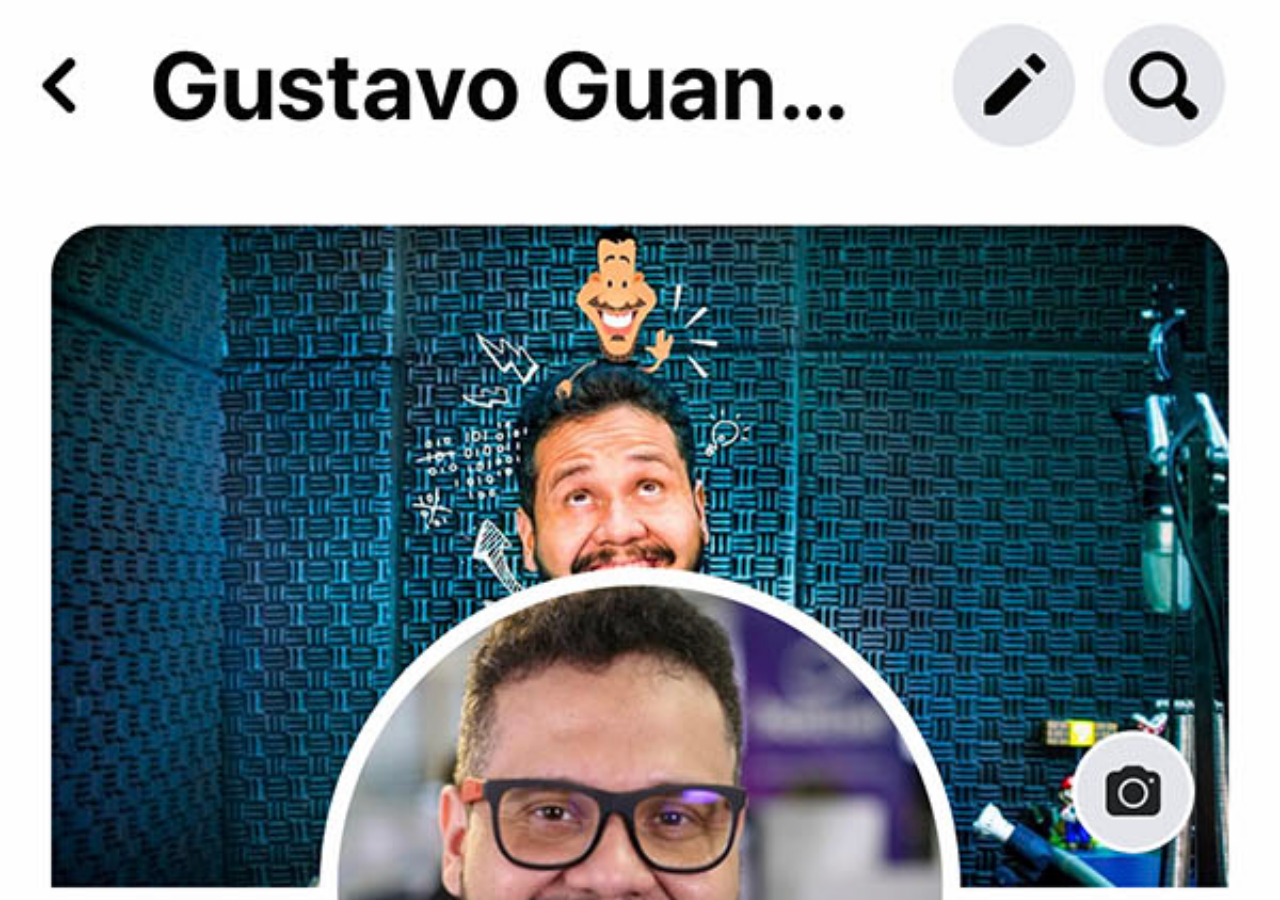
==== tela-facebook.html @ 26ecdc2b "telas" ====
<!DOCTYPE html>
<html lang="pt-br">
<head>
    <meta charset="UTF-8">
    <meta http-equiv="X-UA-Compatible" content="IE=edge">
    <meta name="viewport" content="width=device-width, initial-scale=1.0">
    <title>Document</title>

    <style>
        *{
            margin: 0px;
            padding: 0px;
        }
      body{
        width: 100vw;
        height: 100vh;
        background: black url('imagens/tela-facebook.jpg') no-repeat top center;
        background-size: cover;
      }
    </style>
</head>
<body>
    
</body>
</html>
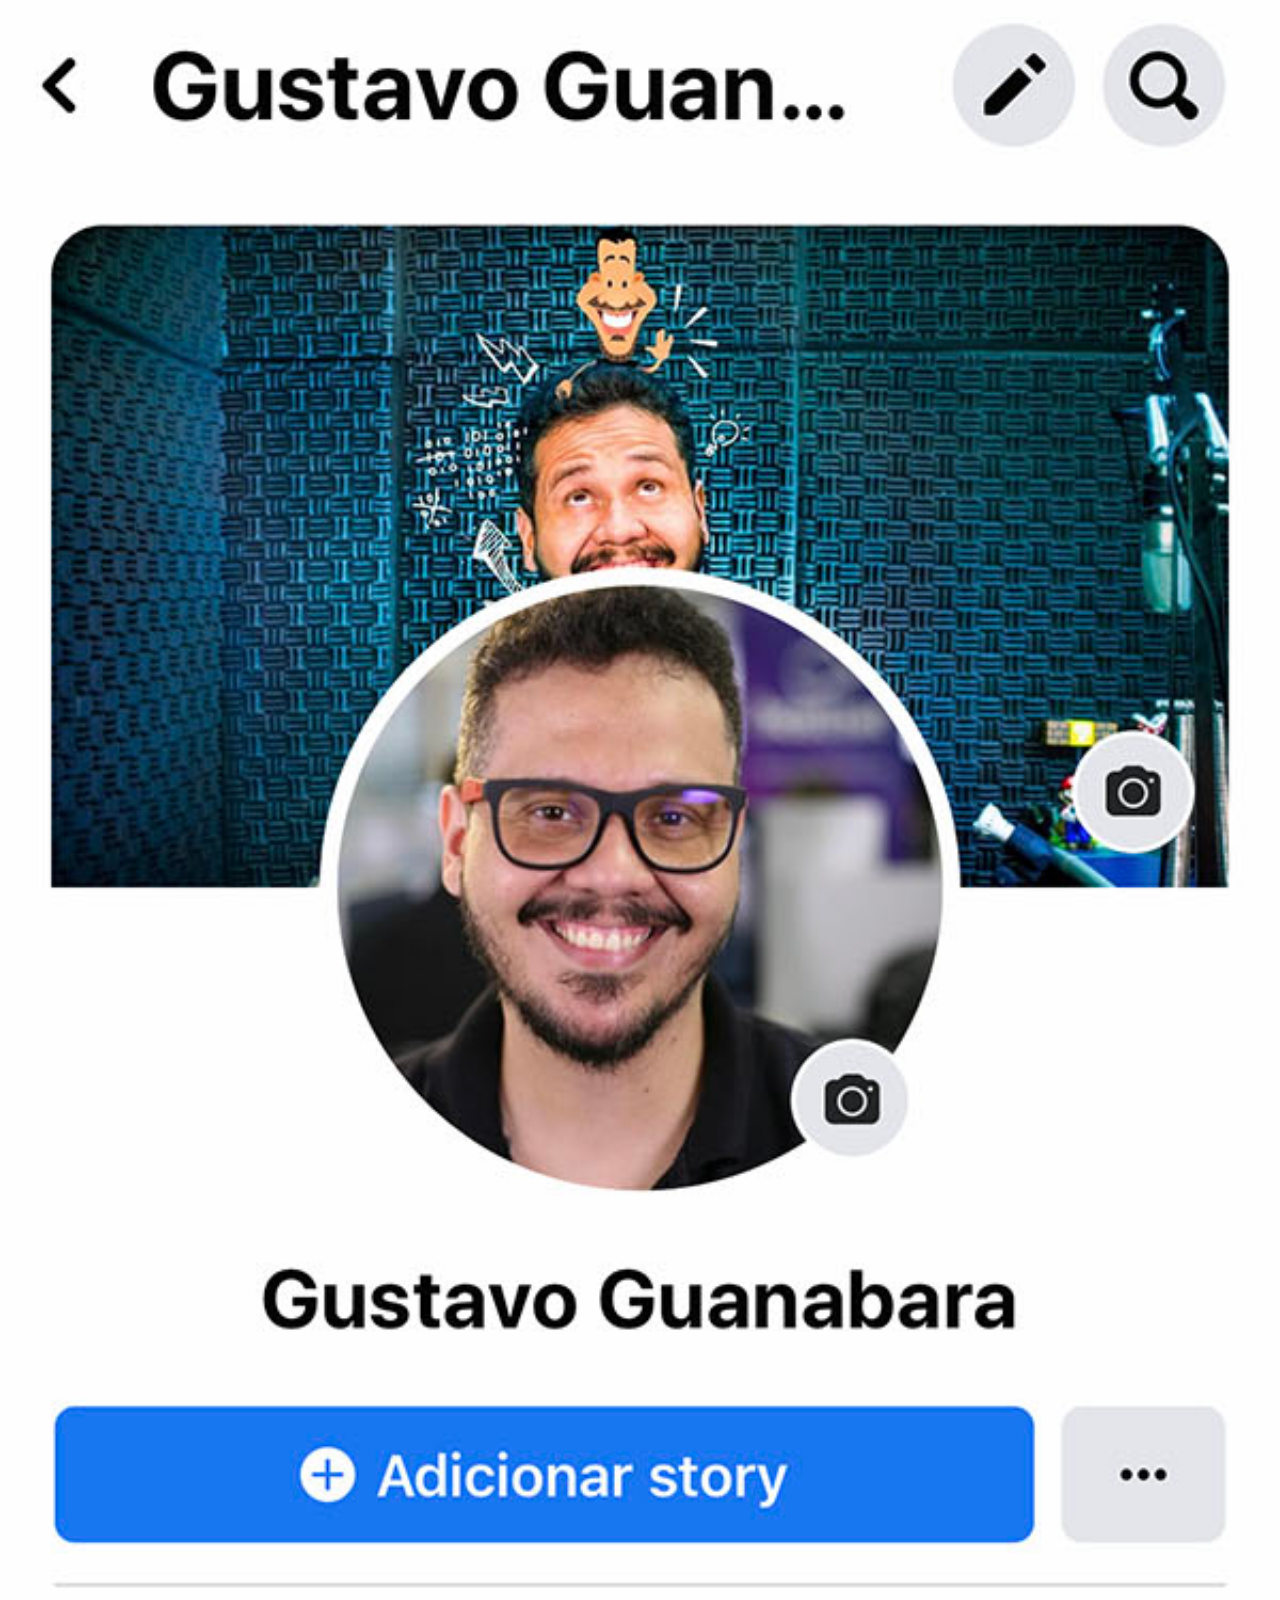
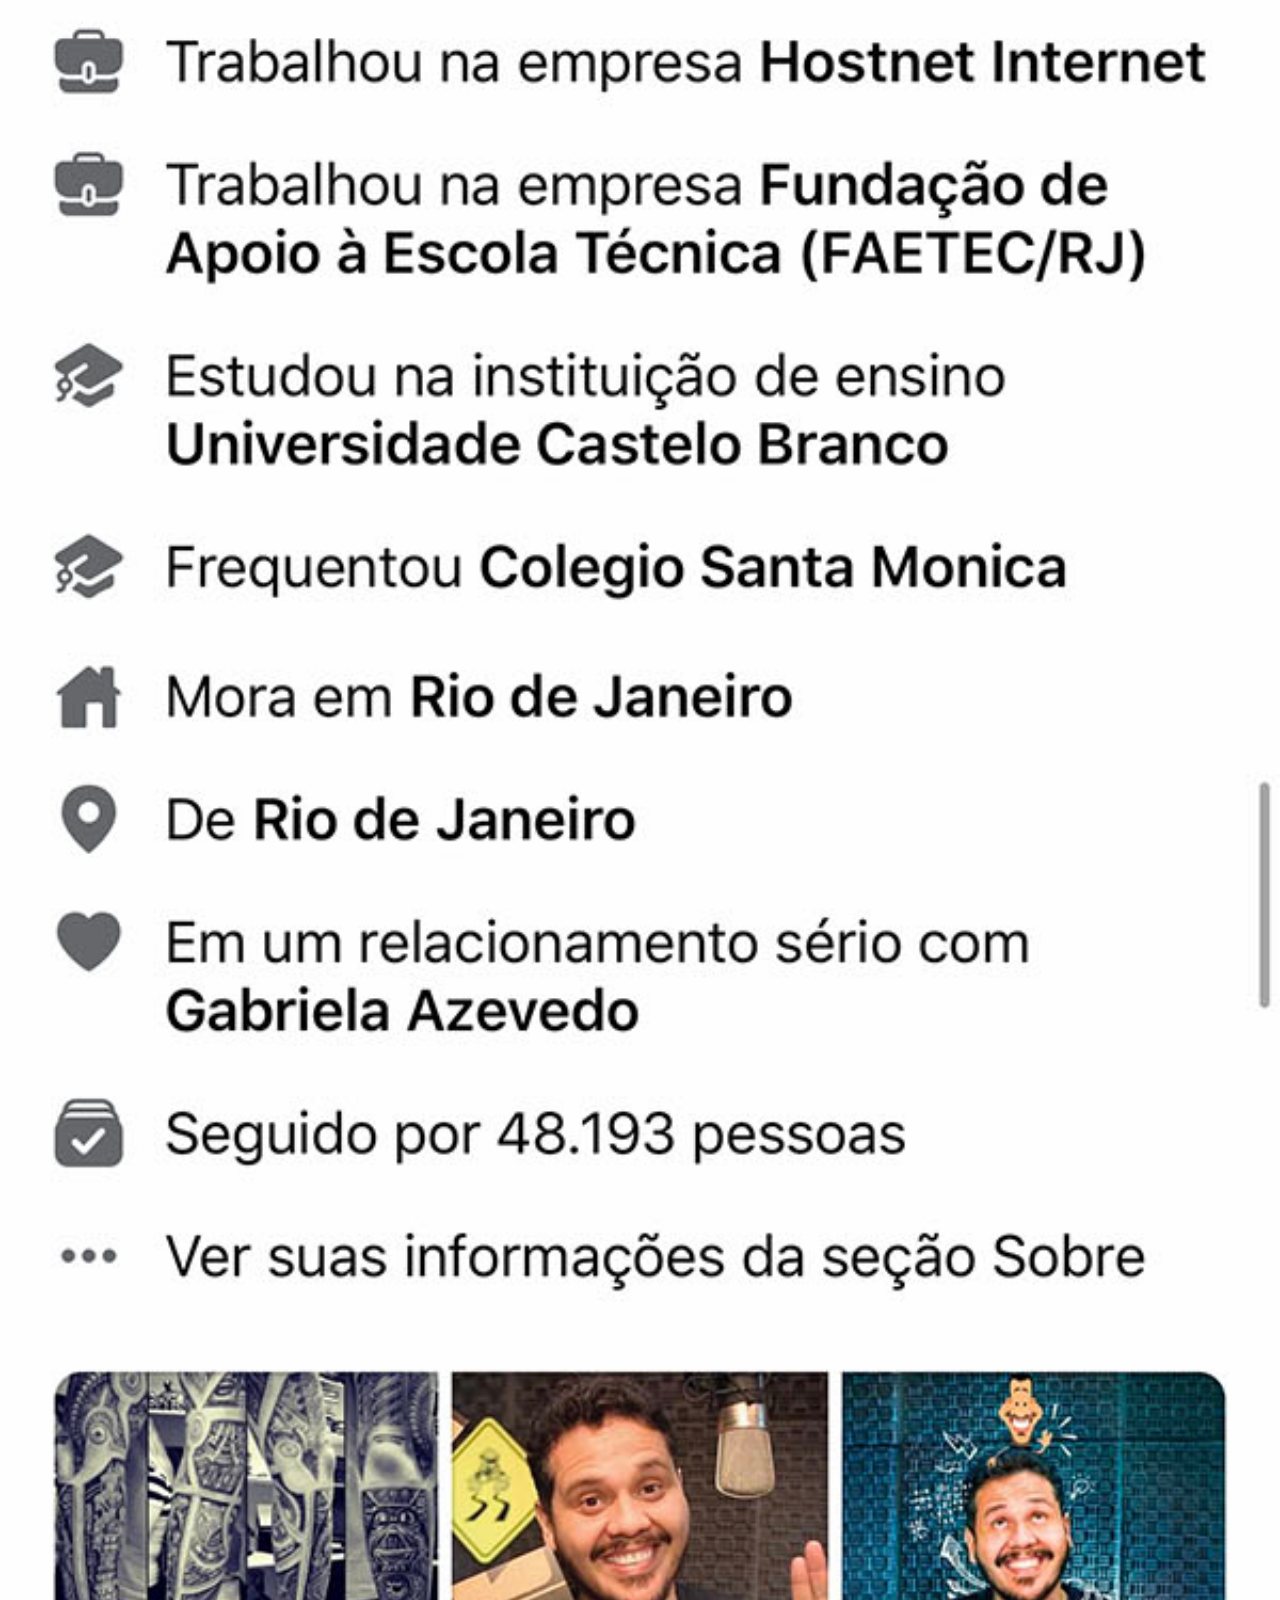
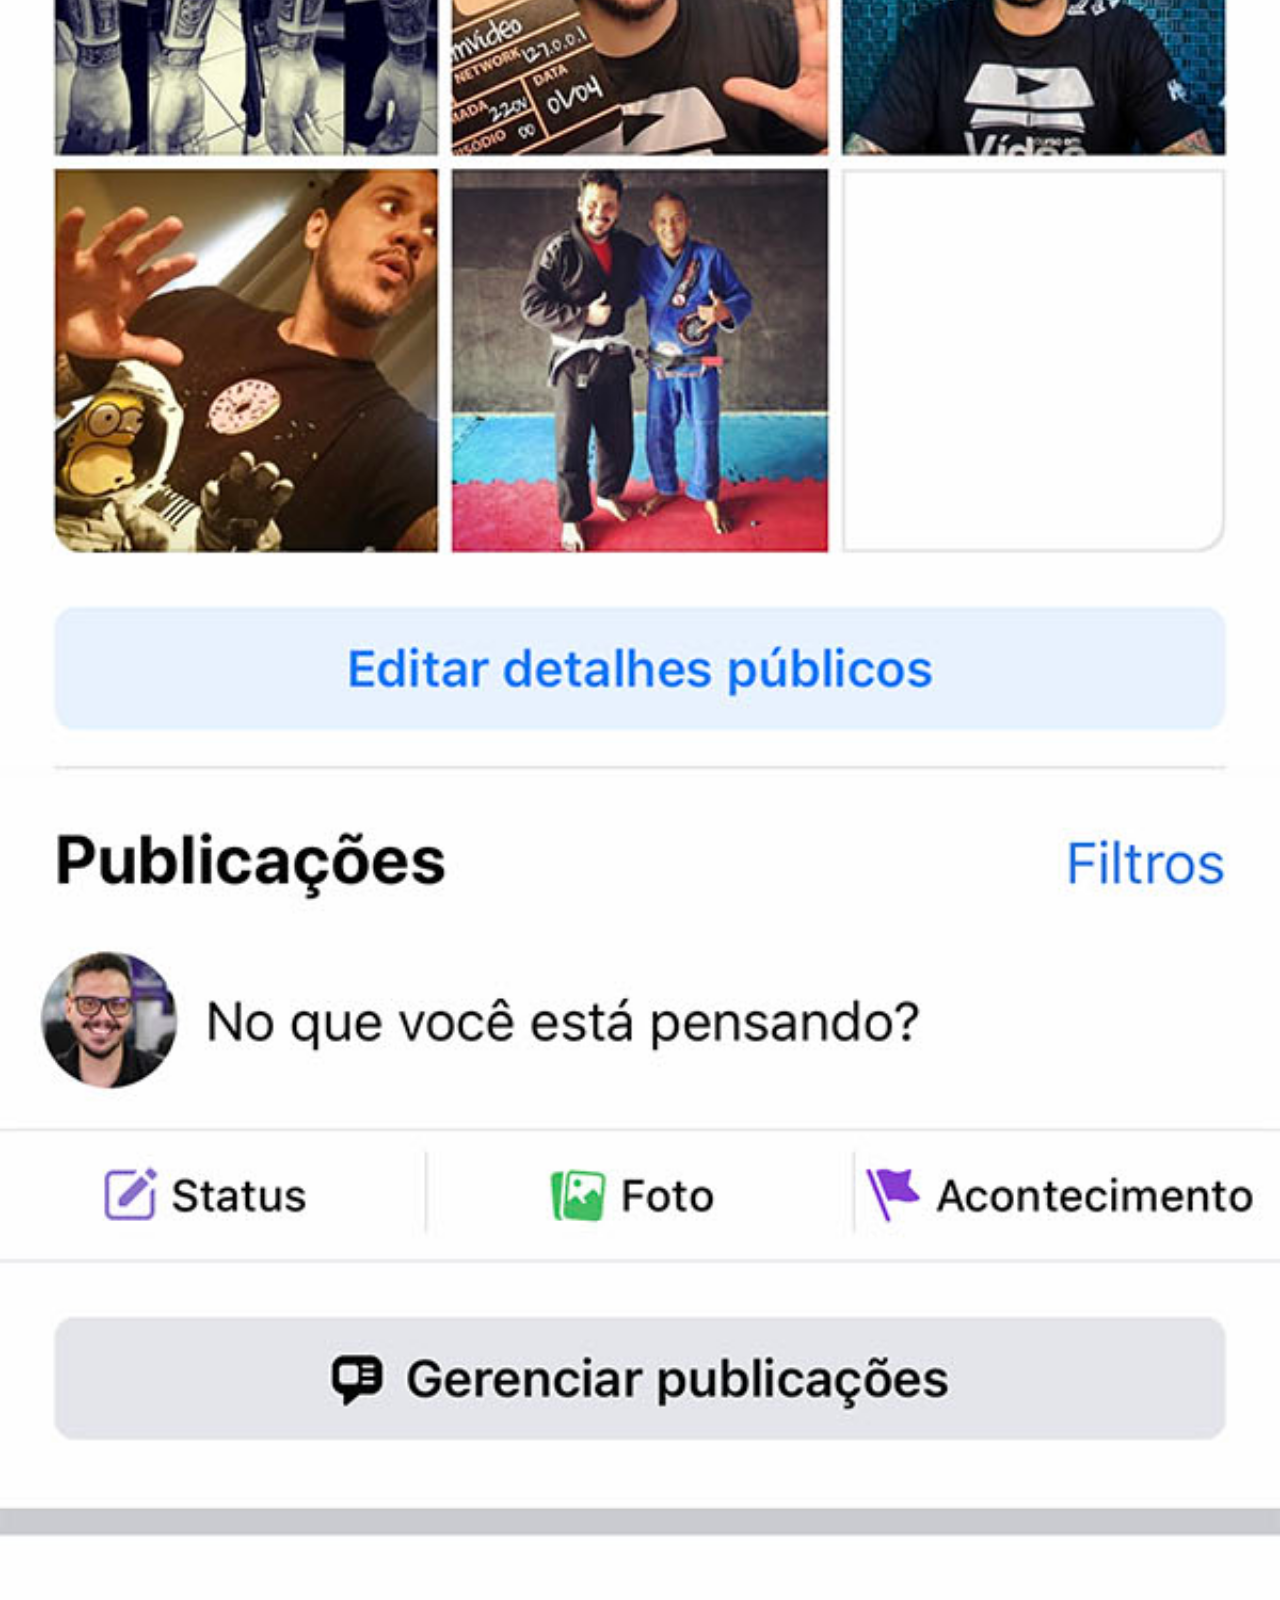
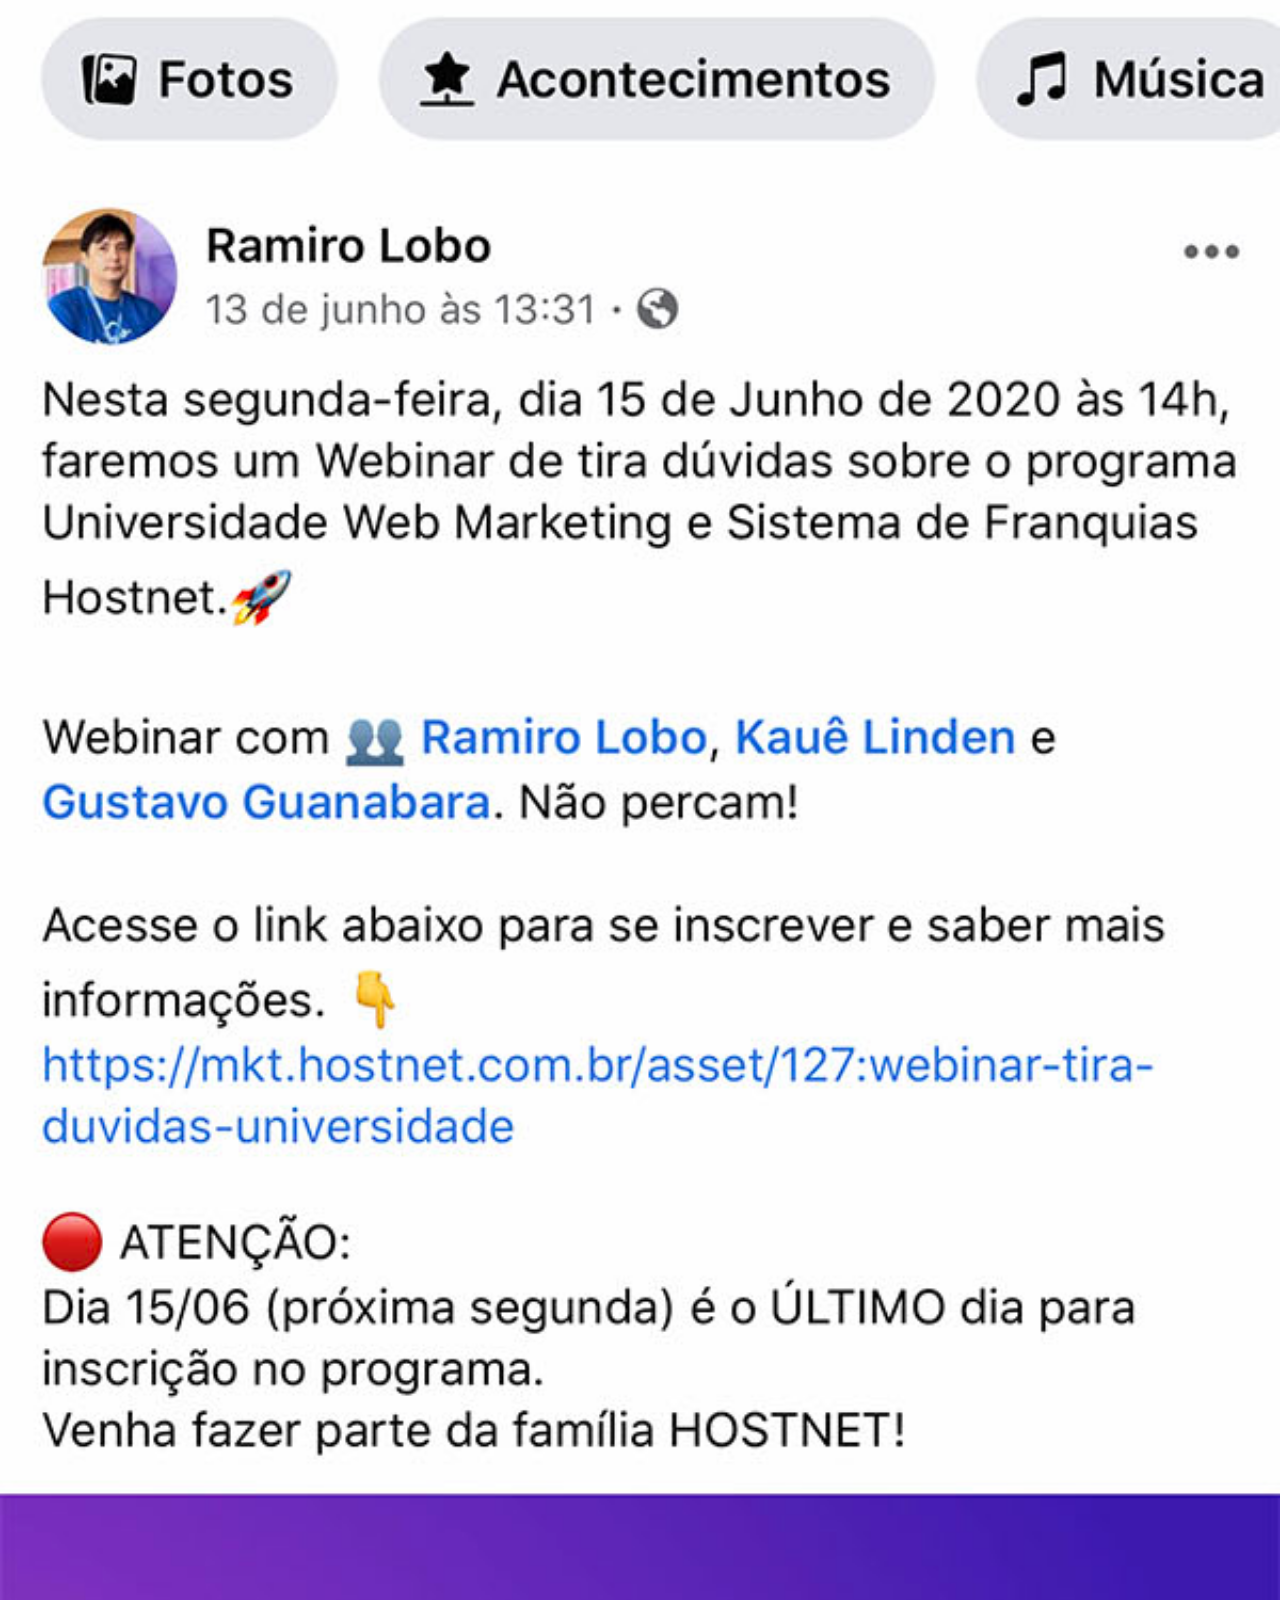
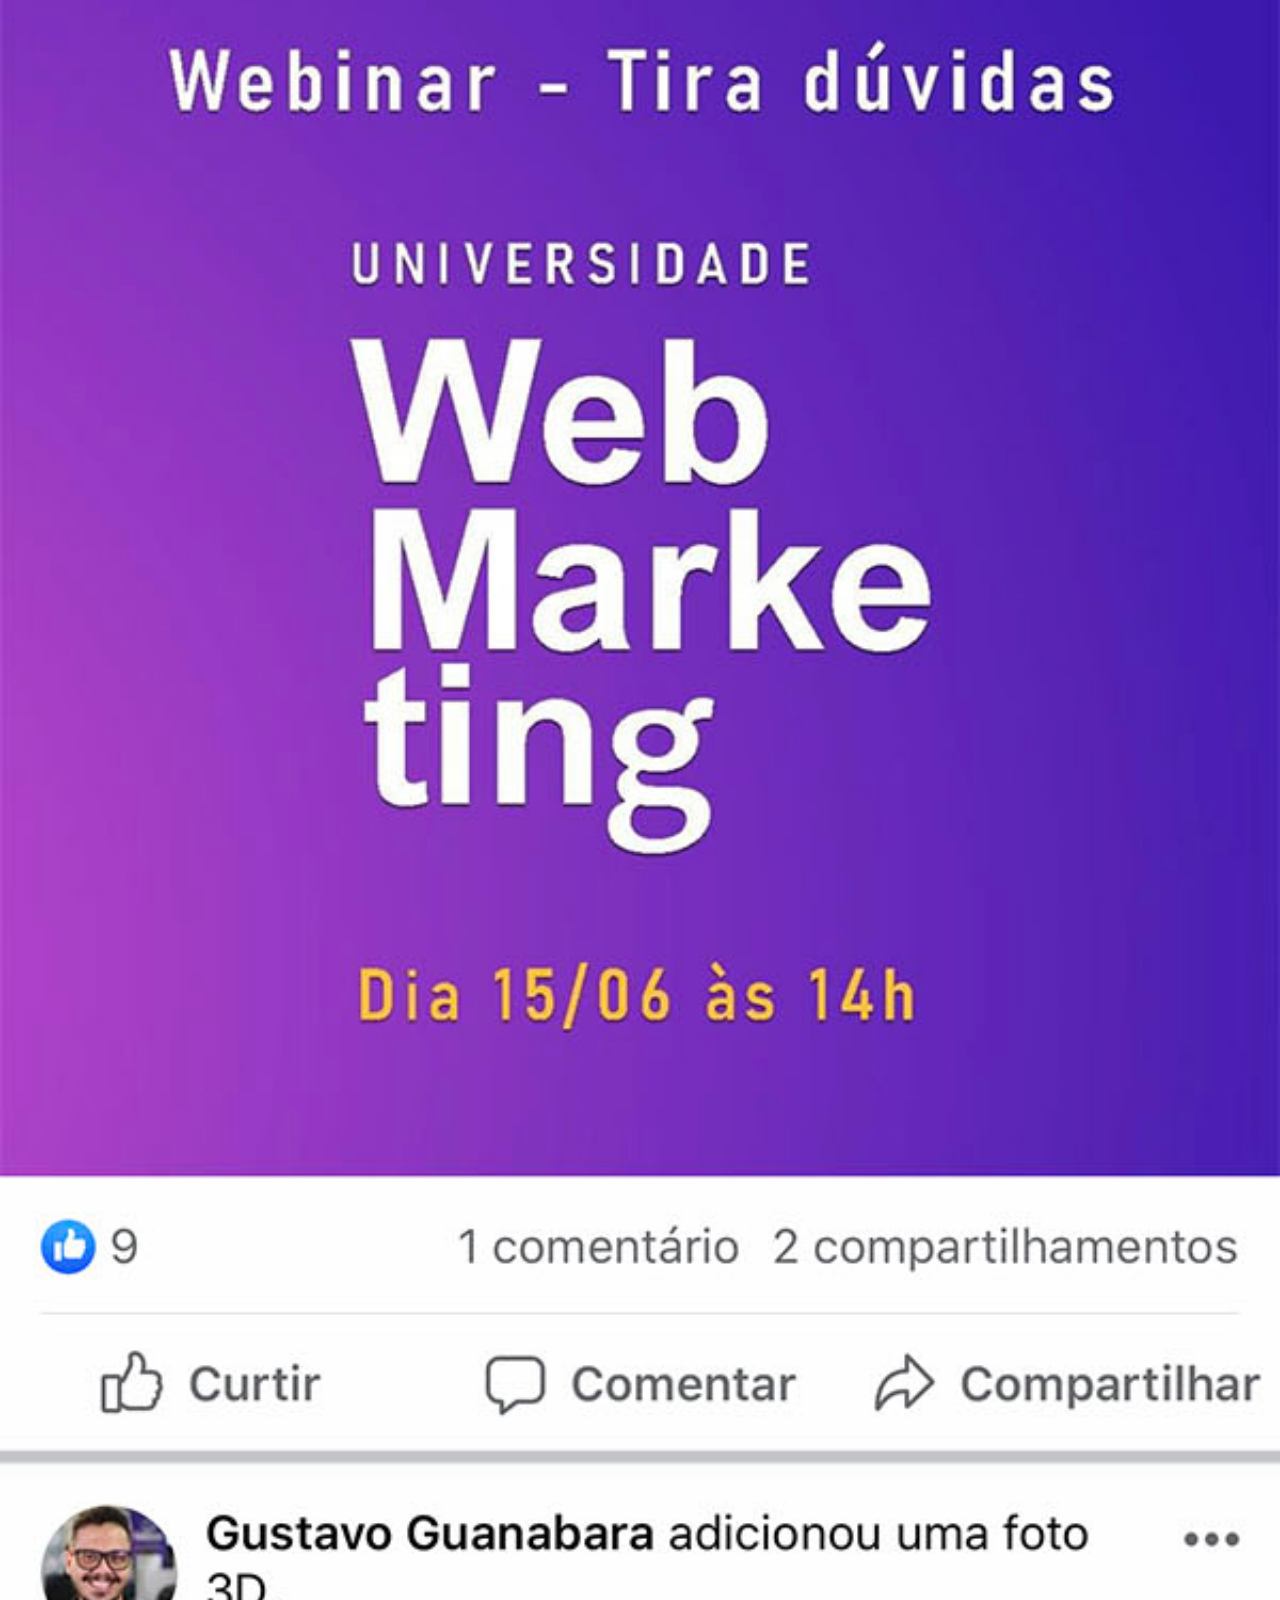
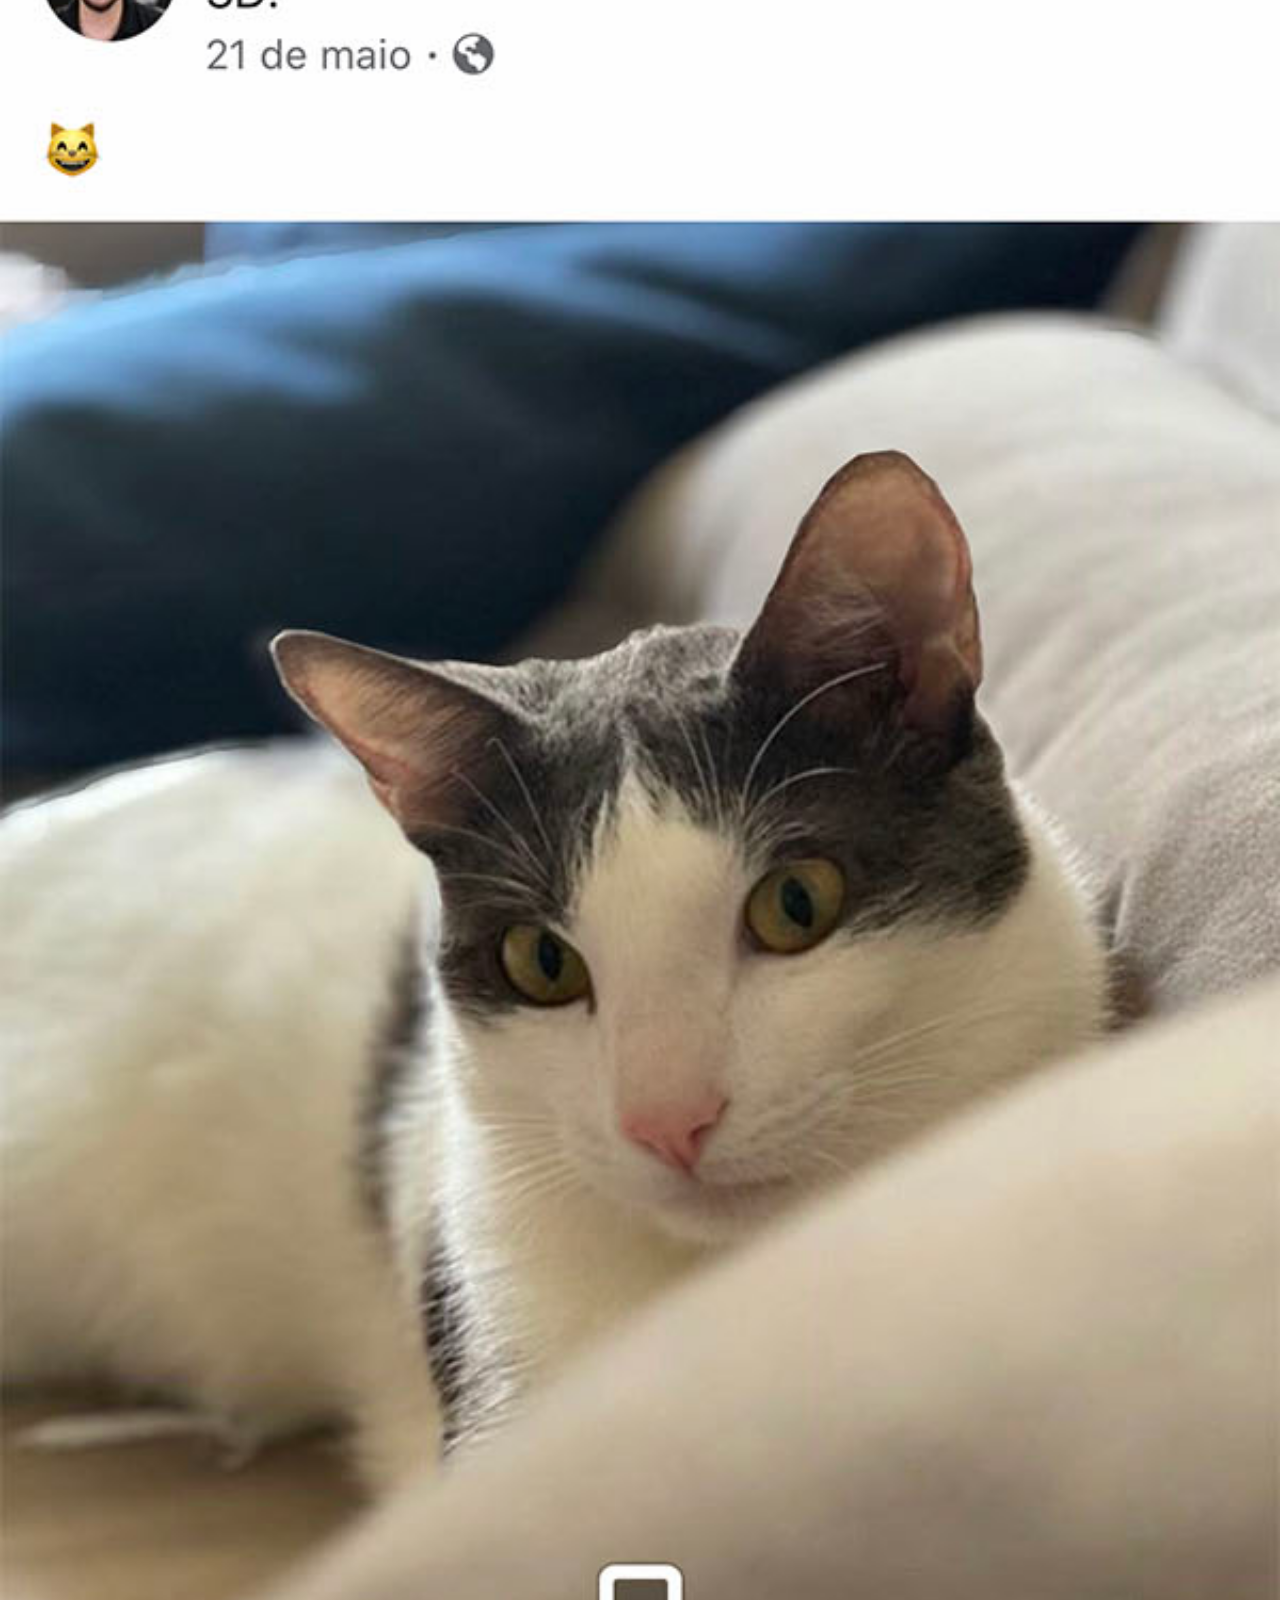
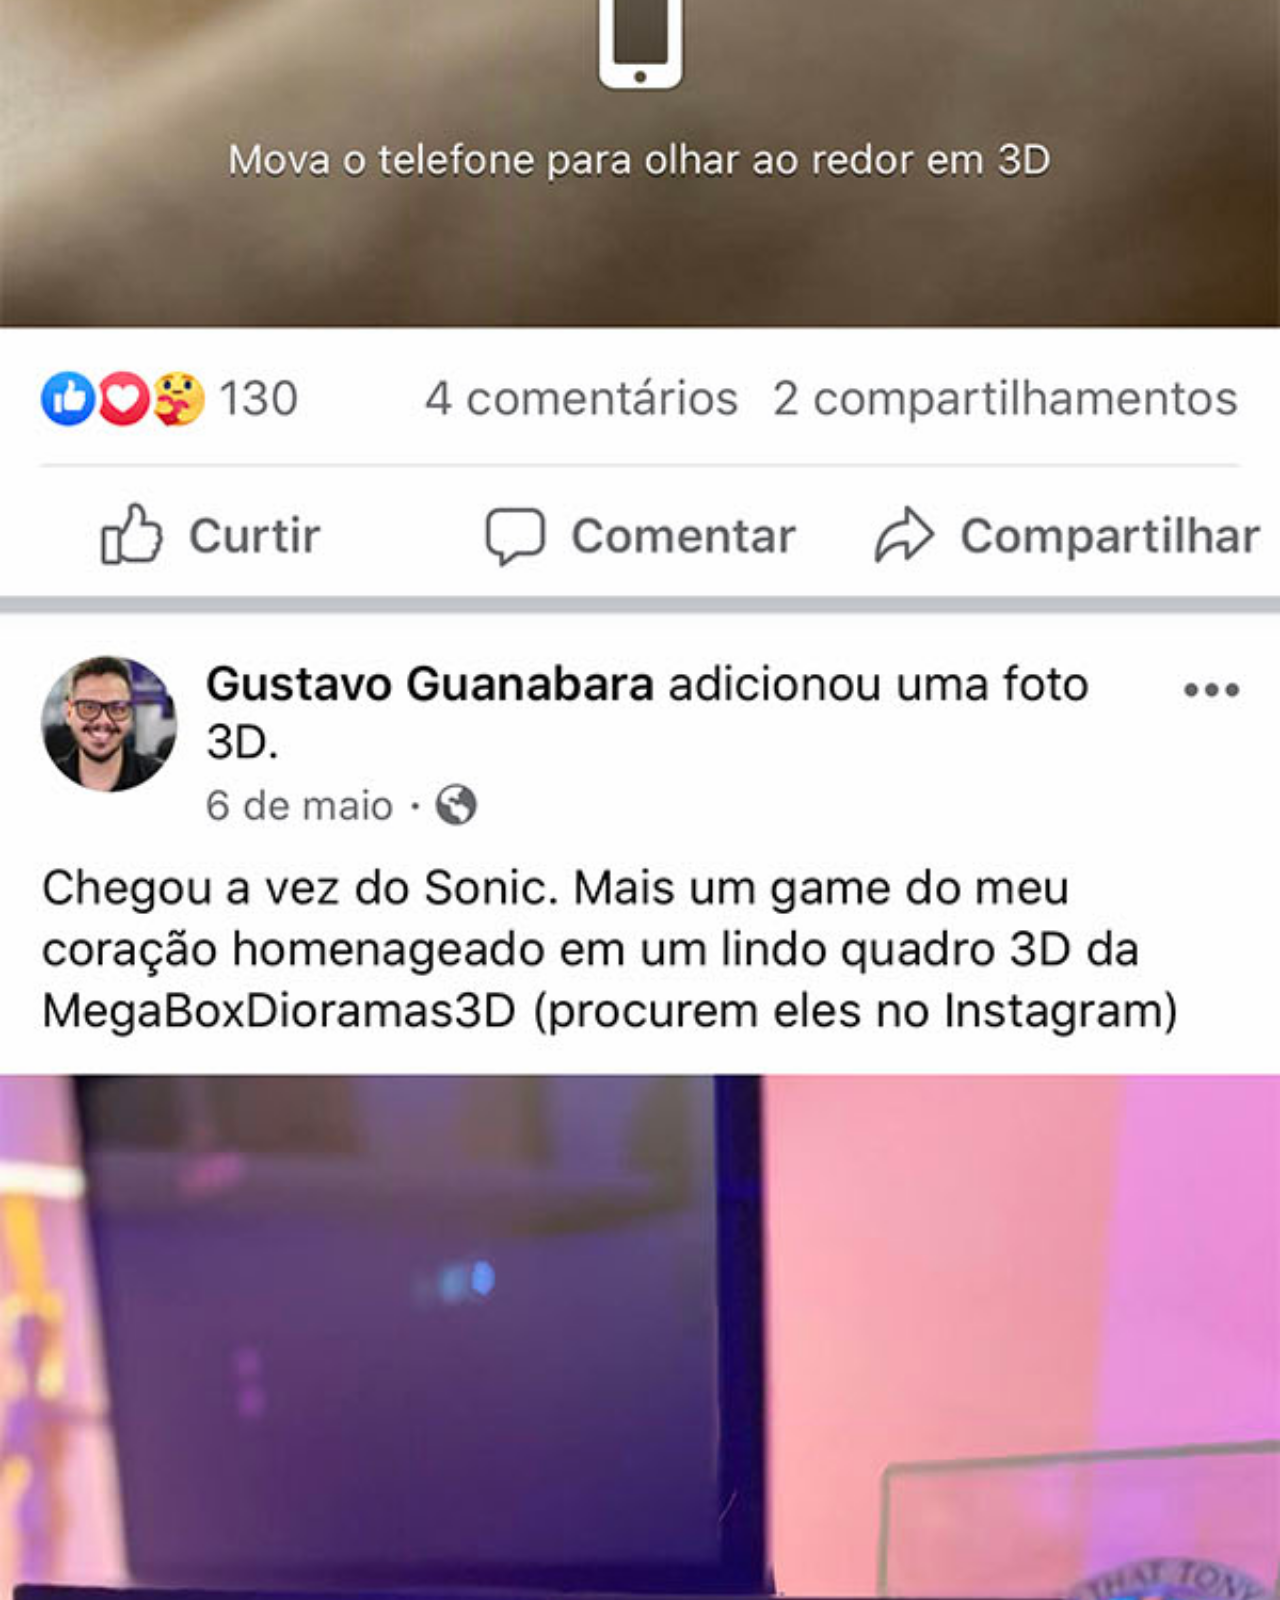
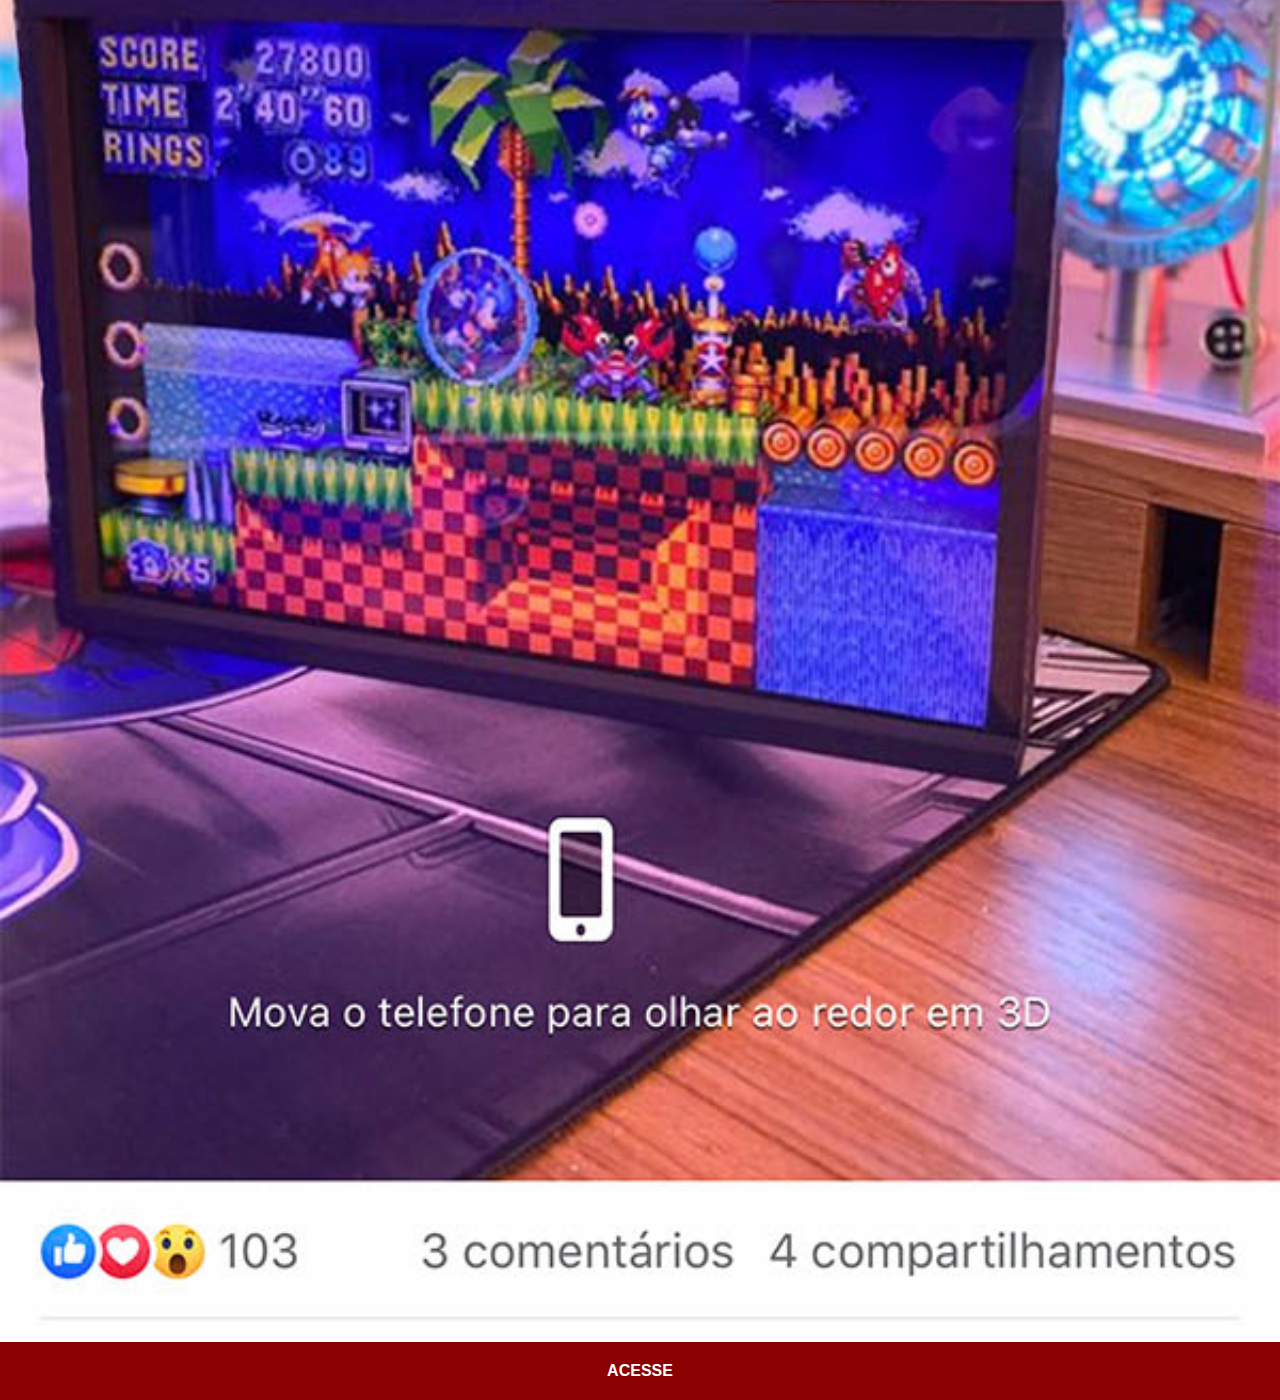
==== commit 30d045af: "social" ====
--- a/tela-facebook.html
+++ b/tela-facebook.html
@@ -6,20 +6,14 @@
     <meta name="viewport" content="width=device-width, initial-scale=1.0">
     <title>Document</title>
 
-    <style>
-        *{
-            margin: 0px;
-            padding: 0px;
-        }
-      body{
-        width: 100vw;
-        height: 100vh;
-        background: black url('imagens/tela-facebook.jpg') no-repeat top center;
-        background-size: cover;
-      }
-    </style>
+    <link rel="stylesheet" href="estilos/social.css">
+
+    
 </head>
 <body>
     
+  <img src="imagens/tela-facebook.jpg" alt="">
+
+  <a href="" target="_blank">ACESSE</a>
 </body>
 </html>--- a/estilos/social.css
+++ b/estilos/social.css
@@ -0,0 +1,32 @@
+*{
+    margin: 0px;
+    padding: 0px;
+    font-family: Arial, Helvetica, sans-serif;
+}
+
+::-webkit-scrollbar{
+  width: 0px;
+  height: 0px;
+
+}
+
+img{
+width: 100vw;
+
+}
+
+a{
+display:block;
+background: darkred;
+color:white;
+padding: 20px;
+text-align: center;
+font-weight: bolder;
+text-decoration: none;
+
+}
+
+a:hover{
+text-decoration: underline;
+background: red;
+}